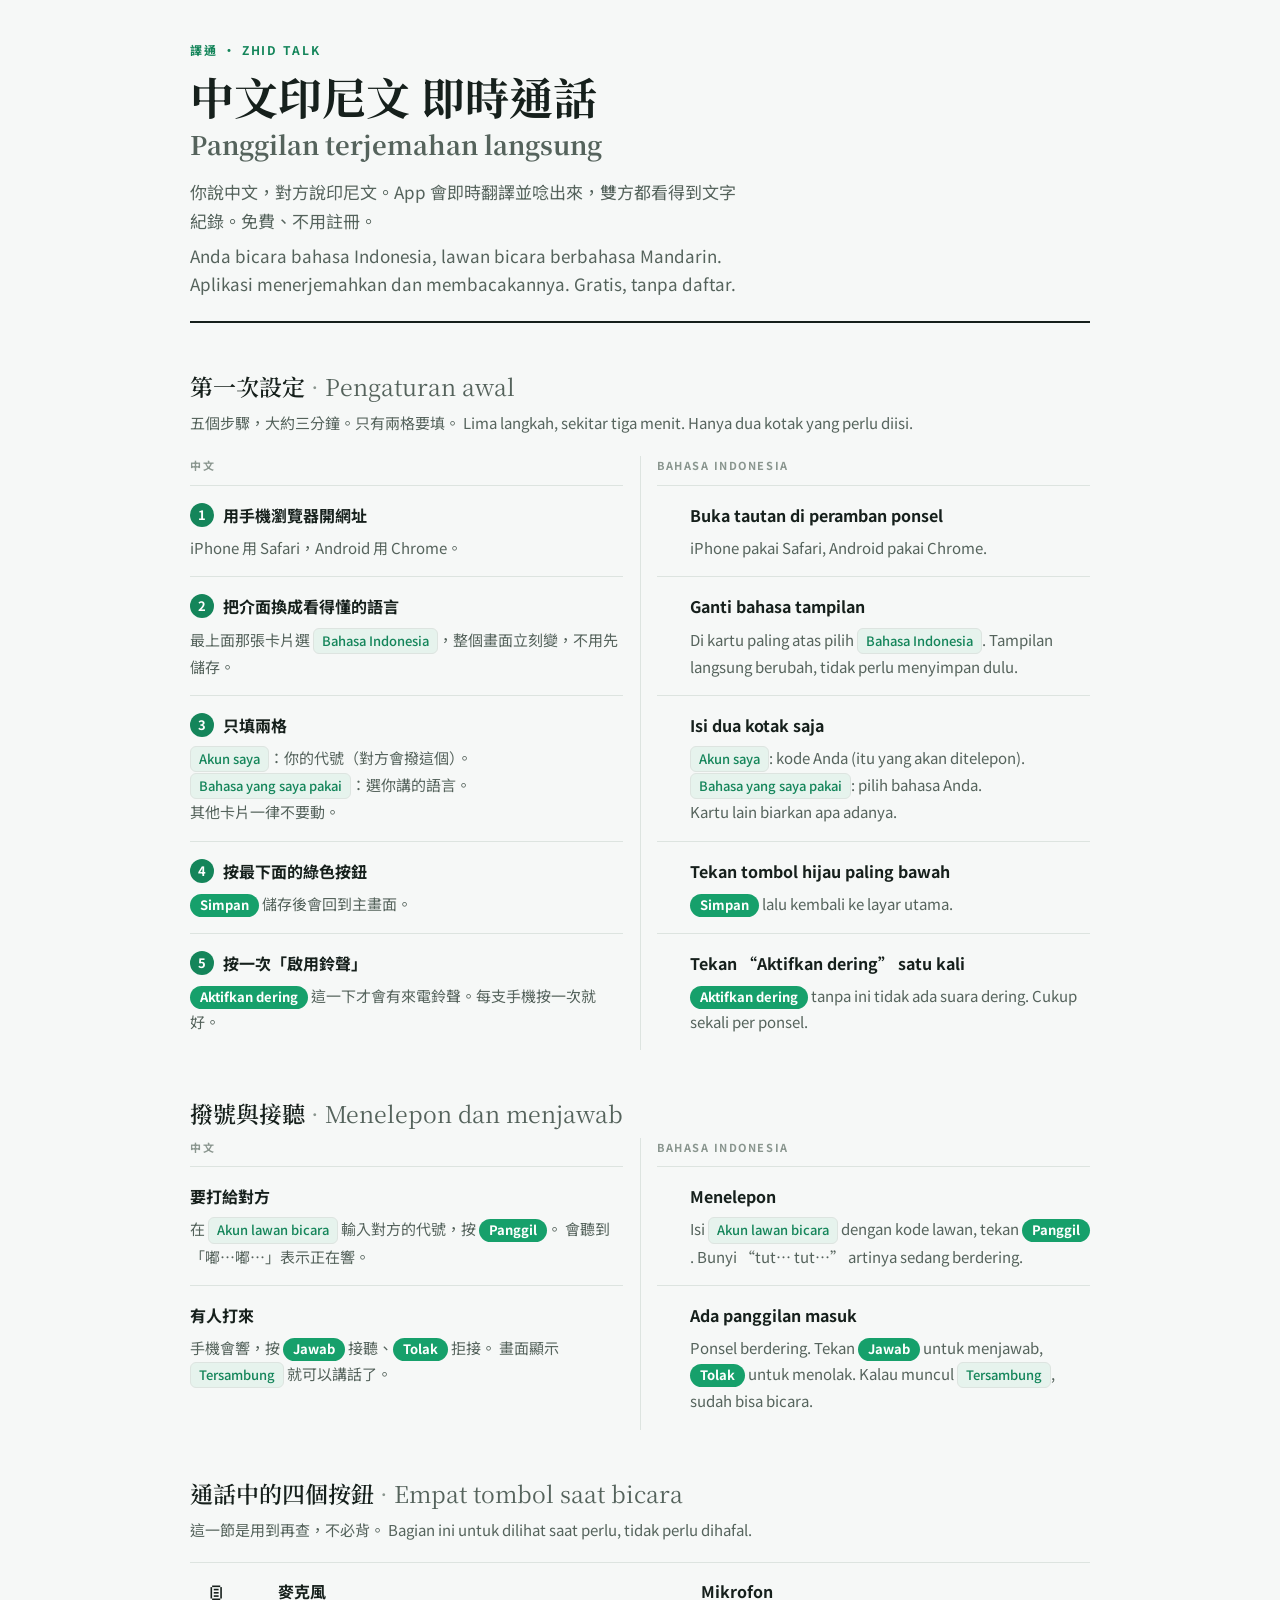
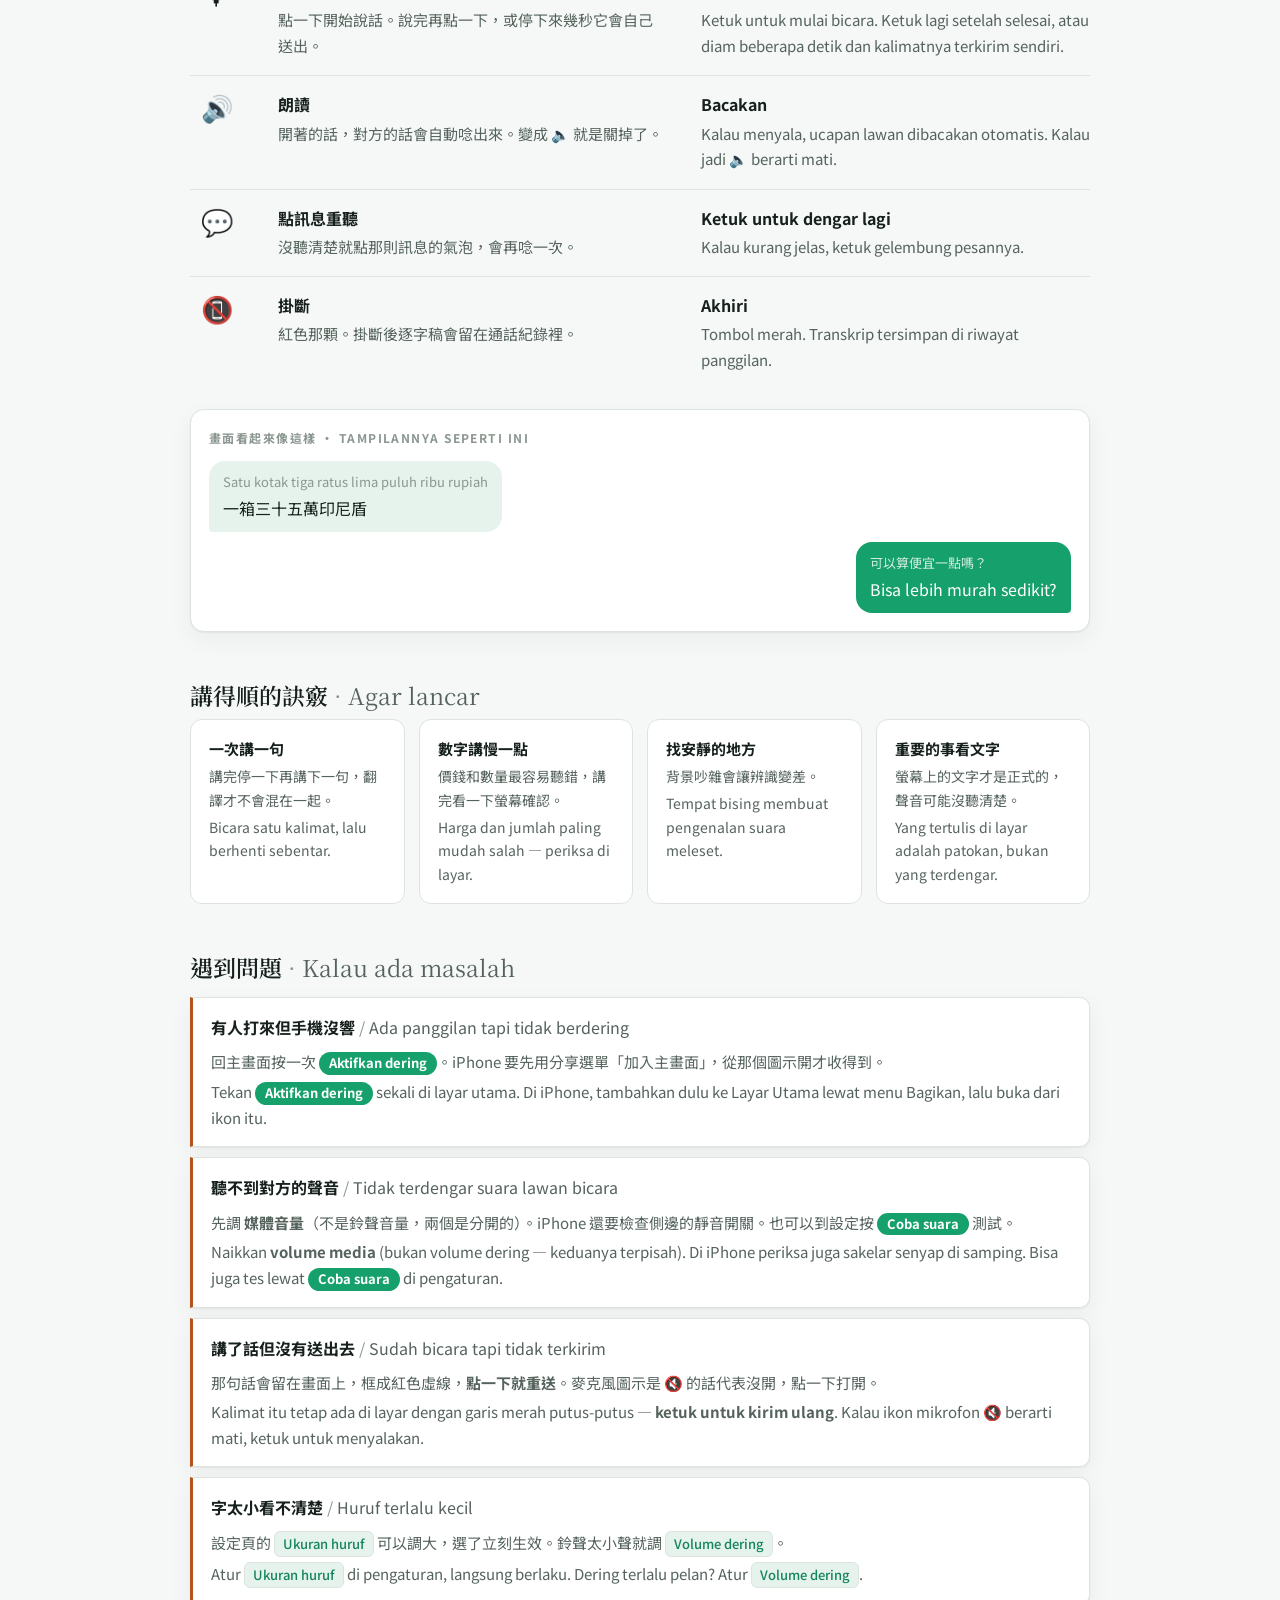
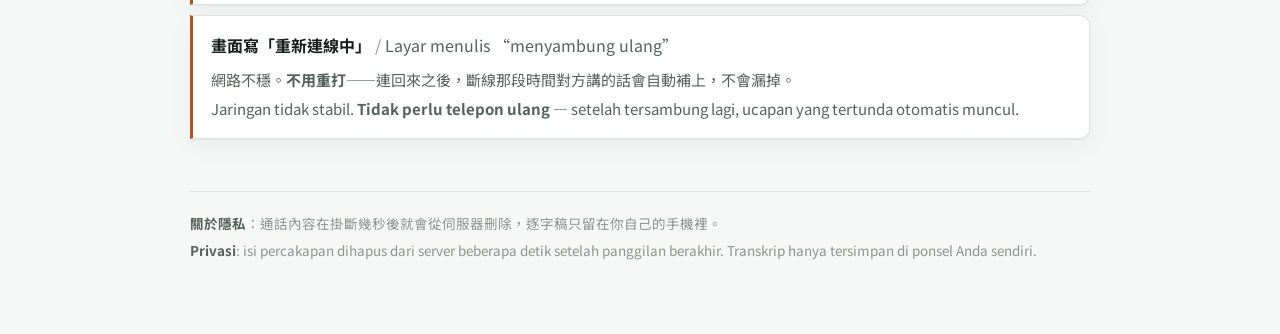
==== web/guide.html @ b0d50ec9 "加入中文印尼文對照的操作說明 web/guide.html 部署後網址是 /guide.html，可以直接把連結傳給印尼客戶。  幾個刻意的選擇： - 按鈕名稱一律用 i18n.js 裡真正的印尼文字" ====
<!doctype html>
<html lang="zh-Hant">
<head>
<meta charset="utf-8">
<meta name="viewport" content="width=device-width, initial-scale=1">
<meta name="theme-color" content="#F6F8F7">
<!-- 中印對照的操作說明。可以直接把網址傳給客戶：/guide.html -->
<title>譯通操作對照</title>
<link rel="preconnect" href="https://fonts.googleapis.com">
<link rel="preconnect" href="https://fonts.gstatic.com" crossorigin>
<link rel="stylesheet" href="https://fonts.googleapis.com/css2?family=Noto+Sans+TC:wght@400;500;700&family=Noto+Serif+TC:wght@600;700&display=swap">
<style>
  /* 淺色是預設。深色只改 token，元件一律透過 token 取色 */
  :root {
    --paper:        #F6F8F7;
    --card:         #FFFFFF;
    --ink:          #16201C;
    --ink-soft:     #55635C;
    --ink-faint:    #8A968F;
    --rule:         #DDE4E0;
    --accent:       #14855A;
    --accent-soft:  #E6F3ED;
    --chip-bg:      #16A06B;
    --chip-ink:     #FFFFFF;
    --warn:         #B3541E;
    --warn-soft:    #FBEFE7;
    --shadow:       0 1px 2px rgba(22, 32, 28, .06), 0 8px 24px rgba(22, 32, 28, .05);
  }
  @media (prefers-color-scheme: dark) {
    :root:not([data-theme="light"]) {
      --paper:       #0E1116;
      --card:        #161B22;
      --ink:         #E6EDF3;
      --ink-soft:    #A8B4BD;
      --ink-faint:   #77848D;
      --rule:        #2A3240;
      --accent:      #2FD08A;
      --accent-soft: #14261E;
      --chip-bg:     #2FD08A;
      --chip-ink:    #06281B;
      --warn:        #F0A46A;
      --warn-soft:   #2A1F16;
      --shadow:      0 1px 2px rgba(0, 0, 0, .4), 0 8px 24px rgba(0, 0, 0, .3);
    }
  }
  :root[data-theme="dark"] {
    --paper:       #0E1116;
    --card:        #161B22;
    --ink:         #E6EDF3;
    --ink-soft:    #A8B4BD;
    --ink-faint:   #77848D;
    --rule:        #2A3240;
    --accent:      #2FD08A;
    --accent-soft: #14261E;
    --chip-bg:     #2FD08A;
    --chip-ink:    #06281B;
    --warn:        #F0A46A;
    --warn-soft:   #2A1F16;
    --shadow:      0 1px 2px rgba(0, 0, 0, .4), 0 8px 24px rgba(0, 0, 0, .3);
  }

  * { box-sizing: border-box; }

  body {
    margin: 0;
    background: var(--paper);
    color: var(--ink);
    font-family: "Noto Sans TC", -apple-system, BlinkMacSystemFont, "PingFang TC",
      "Microsoft JhengHei", sans-serif;
    font-size: 16px;
    line-height: 1.7;
    -webkit-font-smoothing: antialiased;
  }

  .wrap { max-width: 940px; margin: 0 auto; padding: 40px 20px 72px; }

  /* ── 抬頭 ───────────────────────────── */
  .masthead { padding-bottom: 22px; border-bottom: 2px solid var(--ink); }
  .kicker {
    font-size: 12px; letter-spacing: .16em; text-transform: uppercase;
    color: var(--accent); font-weight: 700; margin: 0 0 10px;
  }
  h1 {
    font-family: "Noto Serif TC", Georgia, serif;
    font-weight: 700; font-size: clamp(30px, 5.5vw, 44px);
    line-height: 1.2; margin: 0; text-wrap: balance;
  }
  h1 .id { display: block; color: var(--ink-soft); font-size: .58em; margin-top: 6px; }
  .standfirst {
    margin: 18px 0 0; max-width: 62ch;
    color: var(--ink-soft); font-size: 17px;
  }
  .standfirst .id { display: block; margin-top: 6px; }

  /* ── 章節 ───────────────────────────── */
  section { margin-top: 44px; }
  h2 {
    font-family: "Noto Serif TC", Georgia, serif;
    font-size: 23px; font-weight: 600; margin: 0 0 4px; text-wrap: balance;
  }
  h2 .id { color: var(--ink-soft); font-weight: 400; }
  h2 .id::before { content: " · "; color: var(--ink-faint); }
  .lede { margin: 0 0 20px; color: var(--ink-soft); font-size: 15px; }

  /* ── 雙語對照的核心：左右鎖同一列 ────────── */
  .pair {
    display: grid;
    grid-template-columns: 1fr 1fr;
    gap: 0 34px;
    position: relative;
  }
  /* 中間那道細線就是「同一行」的視覺依據 */
  .pair::before {
    content: ""; position: absolute; inset: 0 auto 0 50%;
    border-left: 1px solid var(--rule);
  }
  .pair > * { min-width: 0; }
  .col-head {
    font-size: 11px; letter-spacing: .14em; text-transform: uppercase;
    color: var(--ink-faint); font-weight: 700; padding-bottom: 10px;
  }

  .steps { display: contents; }
  .step-zh, .step-id {
    padding: 16px 0;
    border-top: 1px solid var(--rule);
  }
  .step-zh { padding-right: 4px; }
  .num {
    display: inline-flex; align-items: center; justify-content: center;
    width: 24px; height: 24px; border-radius: 50%;
    background: var(--accent); color: var(--card);
    font-size: 13px; font-weight: 700; margin-right: 9px;
    vertical-align: 2px;
  }
  .step-zh b, .step-id b { font-weight: 700; }
  .step-zh p, .step-id p { margin: 6px 0 0; color: var(--ink-soft); font-size: 15px; }
  /* 印尼欄不重複編號，靠同一列對齊就看得出來是同一步 */
  .step-id { padding-left: 33px; }

  /* ── 畫面上真正的按鈕字樣 ───────────────── */
  .btn {
    display: inline-block; padding: 1px 10px; border-radius: 999px;
    background: var(--chip-bg); color: var(--chip-ink);
    font-size: 13px; font-weight: 700; white-space: nowrap;
    line-height: 1.6;
  }
  .field {
    display: inline-block; padding: 1px 8px; border-radius: 6px;
    background: var(--accent-soft); color: var(--accent);
    border: 1px solid var(--rule);
    font-size: 13px; font-weight: 500; white-space: nowrap;
  }

  /* ── 通話中的操作：查閱用，所以不編號 ────── */
  .ops { display: flex; flex-direction: column; gap: 2px; margin-top: 4px; }
  .op {
    display: grid; grid-template-columns: 54px 1fr 1fr;
    gap: 0 34px; align-items: start;
    padding: 15px 0; border-top: 1px solid var(--rule);
  }
  .op .icon {
    font-size: 26px; line-height: 1.2; text-align: center;
    filter: saturate(.9);
  }
  .op .zh b, .op .id b { display: block; margin-bottom: 2px; }
  .op .zh, .op .id { font-size: 15px; color: var(--ink-soft); min-width: 0; }
  .op .zh b, .op .id b { color: var(--ink); font-size: 16px; }

  /* ── 排除疑難：狀況 → 原因 → 怎麼辦 ────── */
  .fixes { margin-top: 4px; }
  .fix {
    padding: 16px 18px; margin-top: 10px;
    background: var(--card); border: 1px solid var(--rule);
    border-left: 3px solid var(--warn);
    border-radius: 0 10px 10px 0;
    box-shadow: var(--shadow);
  }
  .fix .q { font-weight: 700; }
  .fix .q .id { color: var(--ink-soft); font-weight: 400; }
  .fix .q .id::before { content: " / "; color: var(--ink-faint); }
  .fix .a { margin: 8px 0 0; font-size: 15px; color: var(--ink-soft); }
  .fix .a .id { display: block; margin-top: 4px; }

  /* ── 講話的訣竅 ─────────────────────── */
  .tips { display: grid; grid-template-columns: repeat(auto-fit, minmax(210px, 1fr)); gap: 14px; margin-top: 4px; }
  .tip {
    padding: 16px 18px; background: var(--card);
    border: 1px solid var(--rule); border-radius: 12px;
  }
  .tip b { display: block; font-size: 15px; }
  .tip span { display: block; font-size: 14px; color: var(--ink-soft); margin-top: 3px; }

  /* 對話示範：直接畫成 App 裡的樣子，比文字描述好懂 */
  .demo {
    margin-top: 22px; padding: 18px; border-radius: 14px;
    background: var(--card); border: 1px solid var(--rule); box-shadow: var(--shadow);
  }
  .demo .cap { font-size: 12px; letter-spacing: .12em; text-transform: uppercase;
    color: var(--ink-faint); font-weight: 700; margin-bottom: 12px; }
  .bubbles { display: flex; flex-direction: column; gap: 10px; }
  .bub { max-width: 82%; padding: 10px 14px; border-radius: 16px; font-size: 15px; }
  .bub .src { font-size: 13px; color: var(--ink-faint); }
  .bub .dst { font-size: 16px; margin-top: 2px; }
  .bub.them { align-self: flex-start; background: var(--accent-soft); border-bottom-left-radius: 4px; }
  .bub.me { align-self: flex-end; background: var(--chip-bg); border-bottom-right-radius: 4px; }
  .bub.me .src { color: color-mix(in srgb, var(--chip-ink) 80%, transparent); }
  .bub.me .dst { color: var(--chip-ink); }

  footer {
    margin-top: 52px; padding-top: 20px; border-top: 1px solid var(--rule);
    font-size: 13.5px; color: var(--ink-faint);
  }
  footer .id { display: block; margin-top: 4px; }
  footer b { color: var(--ink-soft); }

  /* 窄螢幕：改成上下堆疊，中文在上、印尼文緊接著，仍是同一組 */
  @media (max-width: 720px) {
    .pair { grid-template-columns: 1fr; gap: 0; }
    .pair::before { display: none; }
    .col-head { display: none; }
    .step-zh { border-top: 1px solid var(--rule); padding: 16px 0 4px; }
    .step-id {
      border-top: none; padding: 0 0 16px 33px;
      color: var(--ink-soft);
    }
    .op { grid-template-columns: 44px 1fr; gap: 0 14px; }
    .op .id { grid-column: 2; margin-top: 6px; }
  }
</style>
</head>
<body>

<div class="wrap">

  <header class="masthead">
    <p class="kicker">譯通 · ZhID Talk</p>
    <h1>
      中文印尼文 即時通話
      <span class="id">Panggilan terjemahan langsung</span>
    </h1>
    <p class="standfirst">
      你說中文，對方說印尼文。App 會即時翻譯並唸出來，雙方都看得到文字紀錄。免費、不用註冊。
      <span class="id">Anda bicara bahasa Indonesia, lawan bicara berbahasa Mandarin.
      Aplikasi menerjemahkan dan membacakannya. Gratis, tanpa daftar.</span>
    </p>
  </header>

  <section>
    <h2>第一次設定<span class="id">Pengaturan awal</span></h2>
    <p class="lede">五個步驟，大約三分鐘。只有兩格要填。
      <span class="id">Lima langkah, sekitar tiga menit. Hanya dua kotak yang perlu diisi.</span></p>

    <div class="pair">
      <div class="col-head">中文</div>
      <div class="col-head">Bahasa Indonesia</div>

      <div class="step-zh"><span class="num">1</span><b>用手機瀏覽器開網址</b>
        <p>iPhone 用 Safari，Android 用 Chrome。</p></div>
      <div class="step-id"><b>Buka tautan di peramban ponsel</b>
        <p>iPhone pakai Safari, Android pakai Chrome.</p></div>

      <div class="step-zh"><span class="num">2</span><b>把介面換成看得懂的語言</b>
        <p>最上面那張卡片選 <span class="field">Bahasa Indonesia</span>，整個畫面立刻變，不用先儲存。</p></div>
      <div class="step-id"><b>Ganti bahasa tampilan</b>
        <p>Di kartu paling atas pilih <span class="field">Bahasa Indonesia</span>. Tampilan langsung berubah, tidak perlu menyimpan dulu.</p></div>

      <div class="step-zh"><span class="num">3</span><b>只填兩格</b>
        <p><span class="field">Akun saya</span>：你的代號（對方會撥這個）。<br>
        <span class="field">Bahasa yang saya pakai</span>：選你講的語言。<br>
        其他卡片一律不要動。</p></div>
      <div class="step-id"><b>Isi dua kotak saja</b>
        <p><span class="field">Akun saya</span>: kode Anda (itu yang akan ditelepon).<br>
        <span class="field">Bahasa yang saya pakai</span>: pilih bahasa Anda.<br>
        Kartu lain biarkan apa adanya.</p></div>

      <div class="step-zh"><span class="num">4</span><b>按最下面的綠色按鈕</b>
        <p><span class="btn">Simpan</span> 儲存後會回到主畫面。</p></div>
      <div class="step-id"><b>Tekan tombol hijau paling bawah</b>
        <p><span class="btn">Simpan</span> lalu kembali ke layar utama.</p></div>

      <div class="step-zh"><span class="num">5</span><b>按一次「啟用鈴聲」</b>
        <p><span class="btn">Aktifkan dering</span> 這一下才會有來電鈴聲。每支手機按一次就好。</p></div>
      <div class="step-id"><b>Tekan “Aktifkan dering” satu kali</b>
        <p><span class="btn">Aktifkan dering</span> tanpa ini tidak ada suara dering. Cukup sekali per ponsel.</p></div>
    </div>
  </section>

  <section>
    <h2>撥號與接聽<span class="id">Menelepon dan menjawab</span></h2>
    <div class="pair">
      <div class="col-head">中文</div>
      <div class="col-head">Bahasa Indonesia</div>

      <div class="step-zh"><b>要打給對方</b>
        <p>在 <span class="field">Akun lawan bicara</span> 輸入對方的代號，按 <span class="btn">Panggil</span>。
        會聽到「嘟…嘟…」表示正在響。</p></div>
      <div class="step-id"><b>Menelepon</b>
        <p>Isi <span class="field">Akun lawan bicara</span> dengan kode lawan, tekan <span class="btn">Panggil</span>.
        Bunyi “tut… tut…” artinya sedang berdering.</p></div>

      <div class="step-zh"><b>有人打來</b>
        <p>手機會響，按 <span class="btn">Jawab</span> 接聽、<span class="btn">Tolak</span> 拒接。
        畫面顯示 <span class="field">Tersambung</span> 就可以講話了。</p></div>
      <div class="step-id"><b>Ada panggilan masuk</b>
        <p>Ponsel berdering. Tekan <span class="btn">Jawab</span> untuk menjawab, <span class="btn">Tolak</span> untuk menolak.
        Kalau muncul <span class="field">Tersambung</span>, sudah bisa bicara.</p></div>
    </div>
  </section>

  <section>
    <h2>通話中的四個按鈕<span class="id">Empat tombol saat bicara</span></h2>
    <p class="lede">這一節是用到再查，不必背。
      <span class="id">Bagian ini untuk dilihat saat perlu, tidak perlu dihafal.</span></p>

    <div class="ops">
      <div class="op">
        <div class="icon">🎙</div>
        <div class="zh"><b>麥克風</b>點一下開始說話。說完再點一下，或停下來幾秒它會自己送出。</div>
        <div class="id"><b>Mikrofon</b> Ketuk untuk mulai bicara. Ketuk lagi setelah selesai, atau diam beberapa detik dan kalimatnya terkirim sendiri.</div>
      </div>
      <div class="op">
        <div class="icon">🔊</div>
        <div class="zh"><b>朗讀</b>開著的話，對方的話會自動唸出來。變成 🔈 就是關掉了。</div>
        <div class="id"><b>Bacakan</b> Kalau menyala, ucapan lawan dibacakan otomatis. Kalau jadi 🔈 berarti mati.</div>
      </div>
      <div class="op">
        <div class="icon">💬</div>
        <div class="zh"><b>點訊息重聽</b>沒聽清楚就點那則訊息的氣泡，會再唸一次。</div>
        <div class="id"><b>Ketuk untuk dengar lagi</b> Kalau kurang jelas, ketuk gelembung pesannya.</div>
      </div>
      <div class="op">
        <div class="icon">📵</div>
        <div class="zh"><b>掛斷</b>紅色那顆。掛斷後逐字稿會留在通話紀錄裡。</div>
        <div class="id"><b>Akhiri</b> Tombol merah. Transkrip tersimpan di riwayat panggilan.</div>
      </div>
    </div>

    <div class="demo">
      <div class="cap">畫面看起來像這樣 · Tampilannya seperti ini</div>
      <div class="bubbles">
        <div class="bub them">
          <div class="src">Satu kotak tiga ratus lima puluh ribu rupiah</div>
          <div class="dst">一箱三十五萬印尼盾</div>
        </div>
        <div class="bub me">
          <div class="src">可以算便宜一點嗎？</div>
          <div class="dst">Bisa lebih murah sedikit?</div>
        </div>
      </div>
    </div>
  </section>

  <section>
    <h2>講得順的訣竅<span class="id">Agar lancar</span></h2>
    <div class="tips">
      <div class="tip"><b>一次講一句</b><span>講完停一下再講下一句，翻譯才不會混在一起。</span>
        <span>Bicara satu kalimat, lalu berhenti sebentar.</span></div>
      <div class="tip"><b>數字講慢一點</b><span>價錢和數量最容易聽錯，講完看一下螢幕確認。</span>
        <span>Harga dan jumlah paling mudah salah — periksa di layar.</span></div>
      <div class="tip"><b>找安靜的地方</b><span>背景吵雜會讓辨識變差。</span>
        <span>Tempat bising membuat pengenalan suara meleset.</span></div>
      <div class="tip"><b>重要的事看文字</b><span>螢幕上的文字才是正式的，聲音可能沒聽清楚。</span>
        <span>Yang tertulis di layar adalah patokan, bukan yang terdengar.</span></div>
    </div>
  </section>

  <section>
    <h2>遇到問題<span class="id">Kalau ada masalah</span></h2>
    <div class="fixes">

      <div class="fix">
        <div class="q">有人打來但手機沒響<span class="id">Ada panggilan tapi tidak berdering</span></div>
        <p class="a">回主畫面按一次 <span class="btn">Aktifkan dering</span>。iPhone 要先用分享選單「加入主畫面」，從那個圖示開才收得到。
          <span class="id">Tekan <span class="btn">Aktifkan dering</span> sekali di layar utama. Di iPhone, tambahkan dulu ke Layar Utama lewat menu Bagikan, lalu buka dari ikon itu.</span></p>
      </div>

      <div class="fix">
        <div class="q">聽不到對方的聲音<span class="id">Tidak terdengar suara lawan bicara</span></div>
        <p class="a">先調 <b>媒體音量</b>（不是鈴聲音量，兩個是分開的）。iPhone 還要檢查側邊的靜音開關。也可以到設定按 <span class="btn">Coba suara</span> 測試。
          <span class="id">Naikkan <b>volume media</b> (bukan volume dering — keduanya terpisah). Di iPhone periksa juga sakelar senyap di samping. Bisa juga tes lewat <span class="btn">Coba suara</span> di pengaturan.</span></p>
      </div>

      <div class="fix">
        <div class="q">講了話但沒有送出去<span class="id">Sudah bicara tapi tidak terkirim</span></div>
        <p class="a">那句話會留在畫面上，框成紅色虛線，<b>點一下就重送</b>。麥克風圖示是 🔇 的話代表沒開，點一下打開。
          <span class="id">Kalimat itu tetap ada di layar dengan garis merah putus-putus — <b>ketuk untuk kirim ulang</b>. Kalau ikon mikrofon 🔇 berarti mati, ketuk untuk menyalakan.</span></p>
      </div>

      <div class="fix">
        <div class="q">字太小看不清楚<span class="id">Huruf terlalu kecil</span></div>
        <p class="a">設定頁的 <span class="field">Ukuran huruf</span> 可以調大，選了立刻生效。鈴聲太小聲就調 <span class="field">Volume dering</span>。
          <span class="id">Atur <span class="field">Ukuran huruf</span> di pengaturan, langsung berlaku. Dering terlalu pelan? Atur <span class="field">Volume dering</span>.</span></p>
      </div>

      <div class="fix">
        <div class="q">畫面寫「重新連線中」<span class="id">Layar menulis “menyambung ulang”</span></div>
        <p class="a">網路不穩。<b>不用重打</b>——連回來之後，斷線那段時間對方講的話會自動補上，不會漏掉。
          <span class="id">Jaringan tidak stabil. <b>Tidak perlu telepon ulang</b> — setelah tersambung lagi, ucapan yang tertunda otomatis muncul.</span></p>
      </div>

    </div>
  </section>

  <footer>
    <b>關於隱私</b>：通話內容在掛斷幾秒後就會從伺服器刪除，逐字稿只留在你自己的手機裡。
    <span class="id"><b>Privasi</b>: isi percakapan dihapus dari server beberapa detik setelah panggilan berakhir. Transkrip hanya tersimpan di ponsel Anda sendiri.</span>
  </footer>

</div>
</body>
</html>
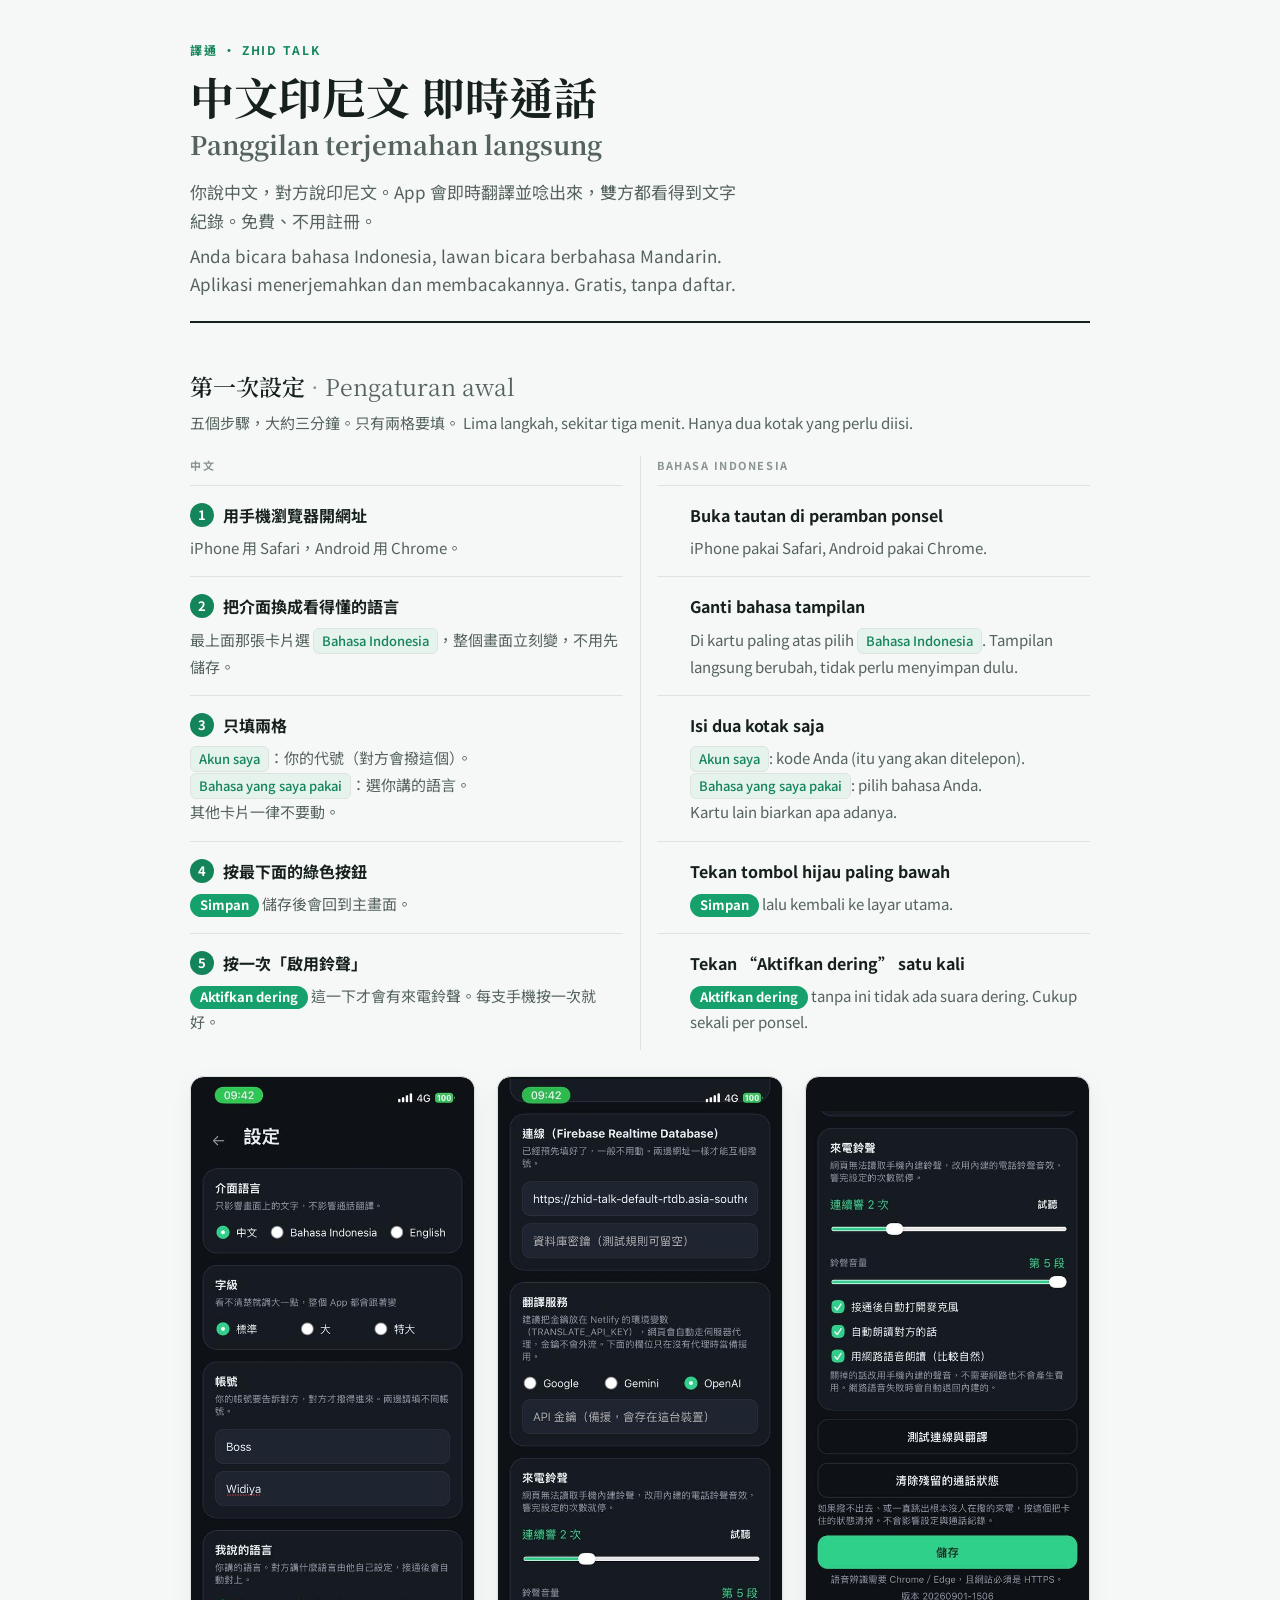
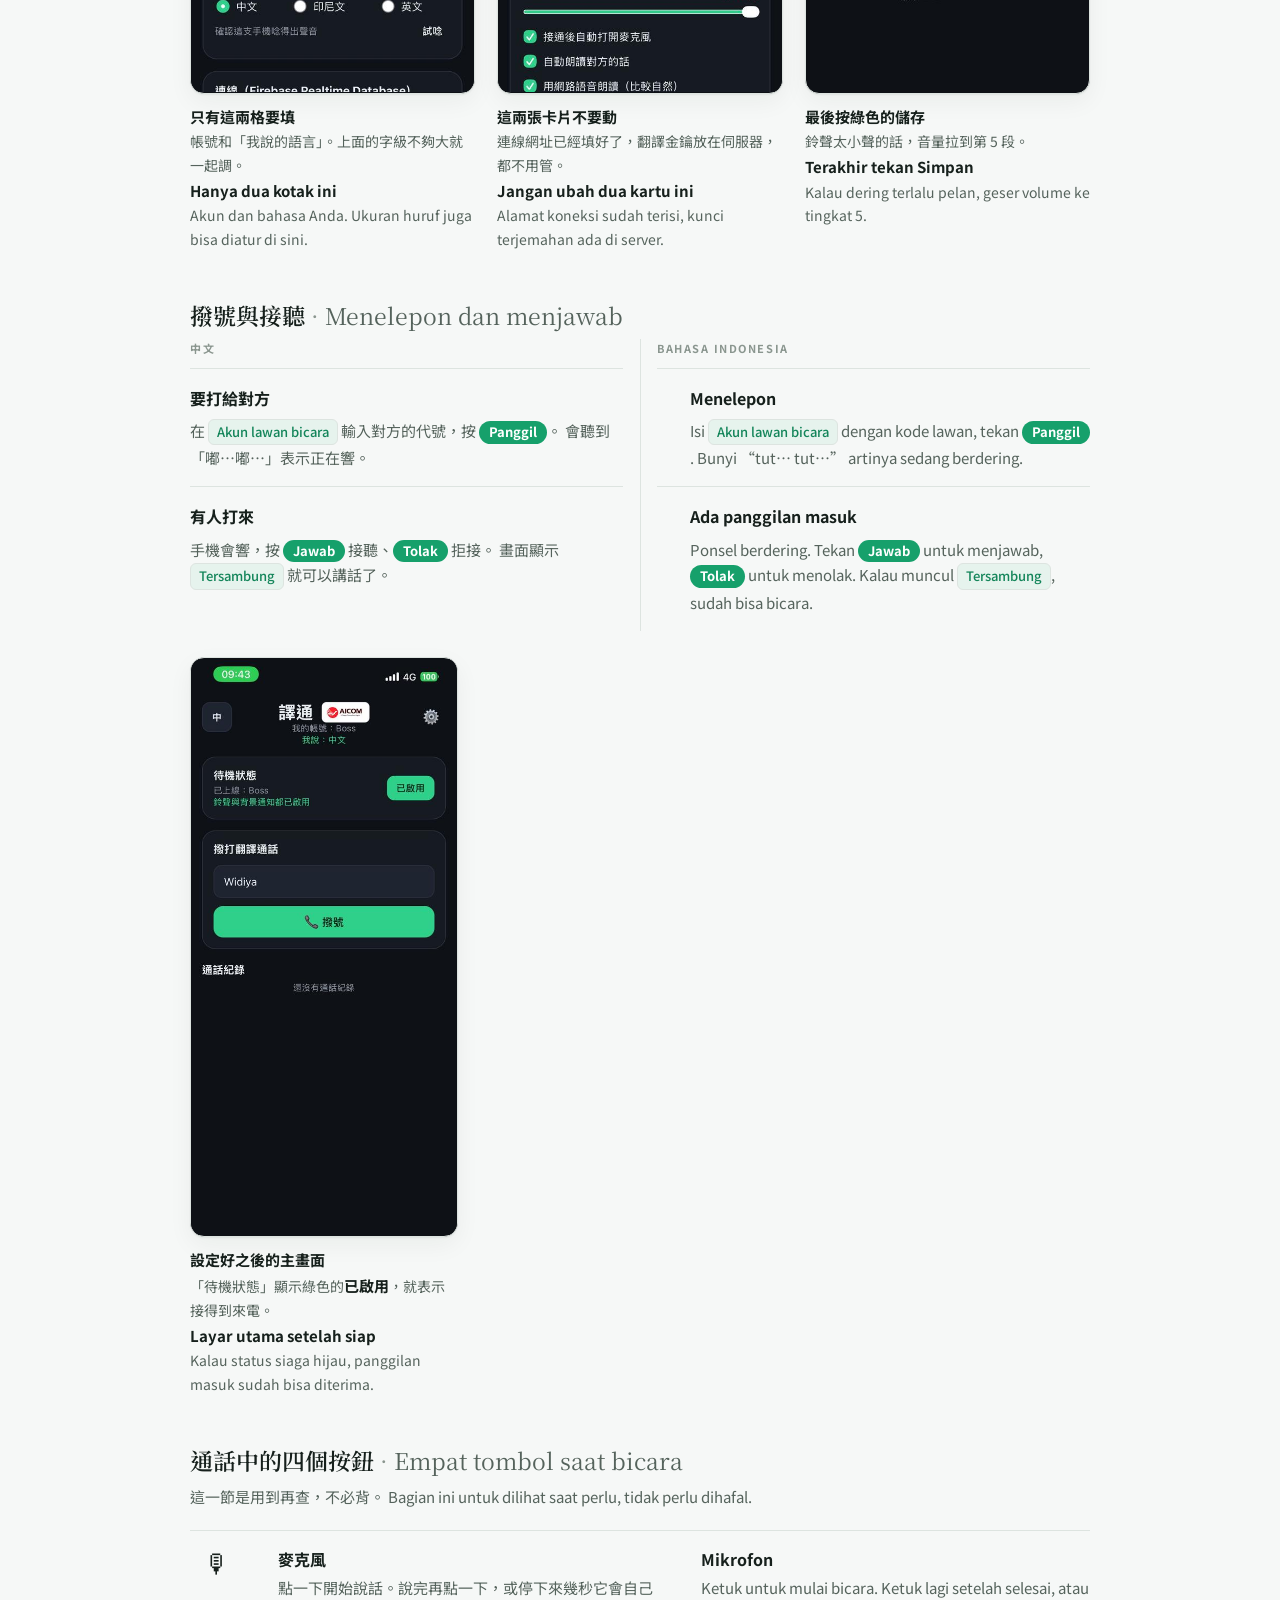
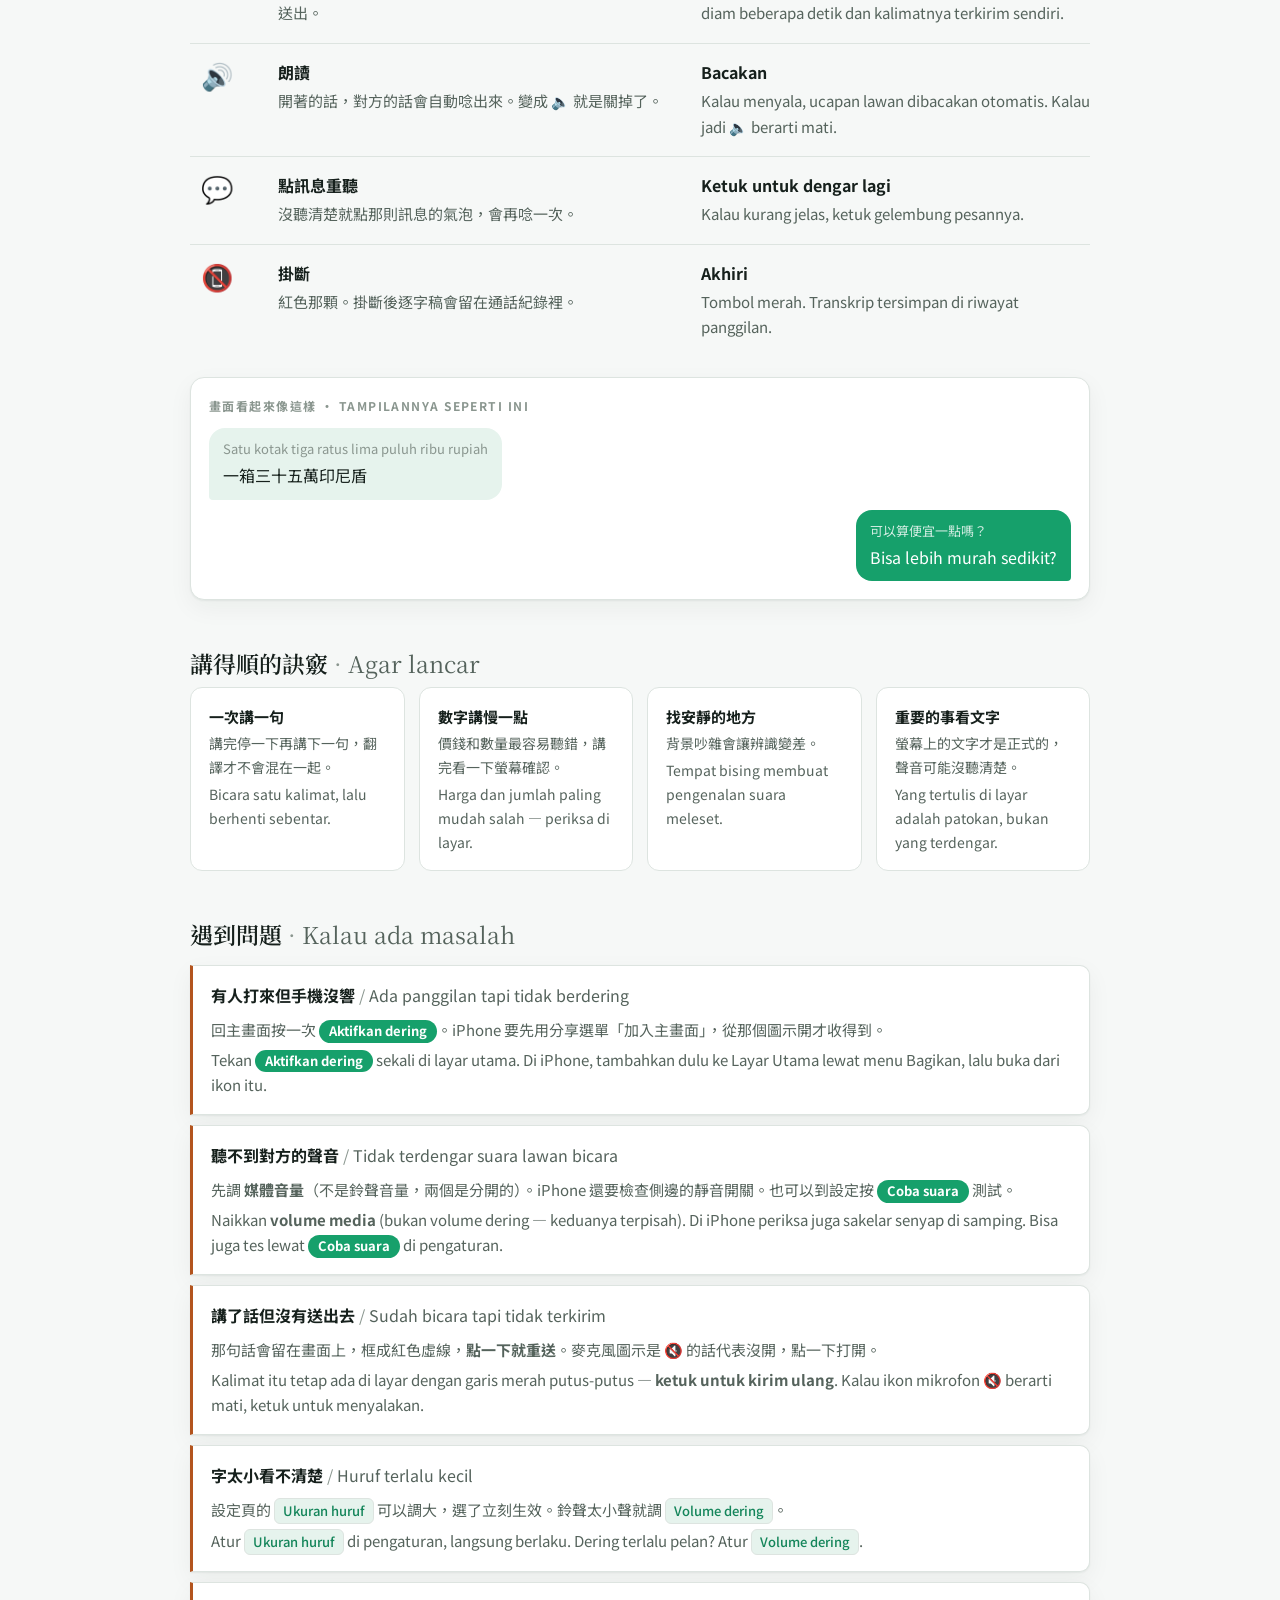
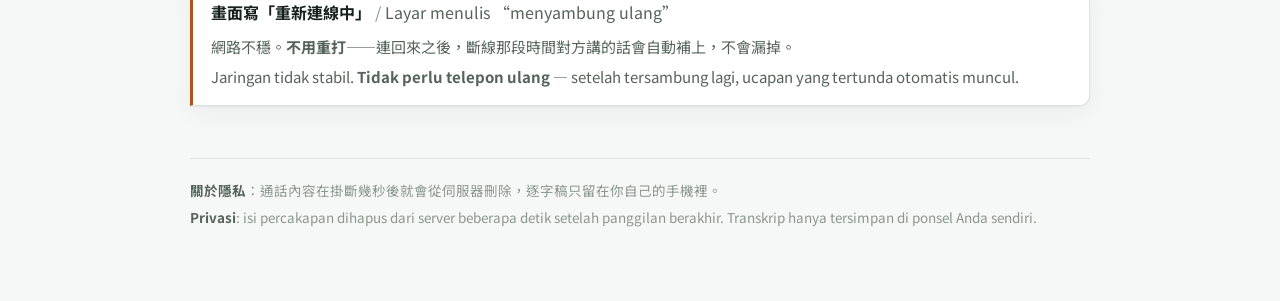
==== commit a5beae26: "說明檔加入四張實機截圖 三張設定頁（要填的兩格、不要動的兩張卡片、最後按儲存）放在設定那一節， 主畫面放在撥號那一節——看一眼實際畫面比讀三行字快。  截圖縮到 520px 寬、JPEG 74，四張合" ====
--- a/web/guide.html
+++ b/web/guide.html
@@ -191,6 +191,27 @@
   .tip b { display: block; font-size: 15px; }
   .tip span { display: block; font-size: 14px; color: var(--ink-soft); margin-top: 3px; }
 
+  /* 手機截圖：看一眼實際畫面，比讀三行字快 */
+  .shots {
+    display: grid; grid-template-columns: repeat(auto-fit, minmax(210px, 1fr));
+    gap: 22px; margin-top: 26px;
+  }
+  /* 只有一張時不要撐滿整個版面，會大得很奇怪 */
+  .shots.solo { grid-template-columns: minmax(0, 268px); }
+  .shot { margin: 0; }
+  .shot img {
+    display: block; width: 100%;
+    /* 三張截圖高度不一（有一張裁過頭），統一比例說明文字才會對齊成一列。
+       用 contain 而不是 cover：寧可留一點邊，也不要把內容裁掉。
+       襯底跟 App 的深色背景一樣，補的邊看不出來。 */
+    aspect-ratio: 520 / 1125; object-fit: contain; object-position: center;
+    border-radius: 14px; border: 1px solid var(--rule);
+    box-shadow: var(--shadow); background: #0E1116;
+  }
+  .shot figcaption { margin-top: 10px; font-size: 14px; color: var(--ink-soft); }
+  .shot figcaption b { display: block; color: var(--ink); font-size: 15px; margin-bottom: 1px; }
+  .shot figcaption .id { display: block; }
+
   /* 對話示範：直接畫成 App 裡的樣子，比文字描述好懂 */
   .demo {
     margin-top: 22px; padding: 18px; border-radius: 14px;
@@ -283,6 +304,22 @@
         <p><span class="btn">Aktifkan dering</span> 這一下才會有來電鈴聲。每支手機按一次就好。</p></div>
       <div class="step-id"><b>Tekan “Aktifkan dering” satu kali</b>
         <p><span class="btn">Aktifkan dering</span> tanpa ini tidak ada suara dering. Cukup sekali per ponsel.</p></div>
+
+    </div>
+
+    <div class="shots">
+      <figure class="shot">
+        <img src="[data-uri]" alt="只有這兩格要填">
+        <figcaption><b>只有這兩格要填</b>帳號和「我說的語言」。上面的字級不夠大就一起調。<span class="id"><b>Hanya dua kotak ini</b>Akun dan bahasa Anda. Ukuran huruf juga bisa diatur di sini.</span></figcaption>
+      </figure>
+      <figure class="shot">
+        <img src="[data-uri]" alt="這兩張卡片不要動">
+        <figcaption><b>這兩張卡片不要動</b>連線網址已經填好了，翻譯金鑰放在伺服器，都不用管。<span class="id"><b>Jangan ubah dua kartu ini</b>Alamat koneksi sudah terisi, kunci terjemahan ada di server.</span></figcaption>
+      </figure>
+      <figure class="shot">
+        <img src="[data-uri]" alt="最後按綠色的儲存">
+        <figcaption><b>最後按綠色的儲存</b>鈴聲太小聲的話，音量拉到第 5 段。<span class="id"><b>Terakhir tekan Simpan</b>Kalau dering terlalu pelan, geser volume ke tingkat 5.</span></figcaption>
+      </figure>
     </div>
   </section>
 
@@ -305,6 +342,14 @@
       <div class="step-id"><b>Ada panggilan masuk</b>
         <p>Ponsel berdering. Tekan <span class="btn">Jawab</span> untuk menjawab, <span class="btn">Tolak</span> untuk menolak.
         Kalau muncul <span class="field">Tersambung</span>, sudah bisa bicara.</p></div>
+
+    </div>
+
+    <div class="shots solo">
+      <figure class="shot">
+        <img src="[data-uri]" alt="設定好之後的主畫面">
+        <figcaption><b>設定好之後的主畫面</b>「待機狀態」顯示綠色的<b style="display:inline">已啟用</b>，就表示接得到來電。<span class="id"><b>Layar utama setelah siap</b>Kalau status siaga hijau, panggilan masuk sudah bisa diterima.</span></figcaption>
+      </figure>
     </div>
   </section>
 
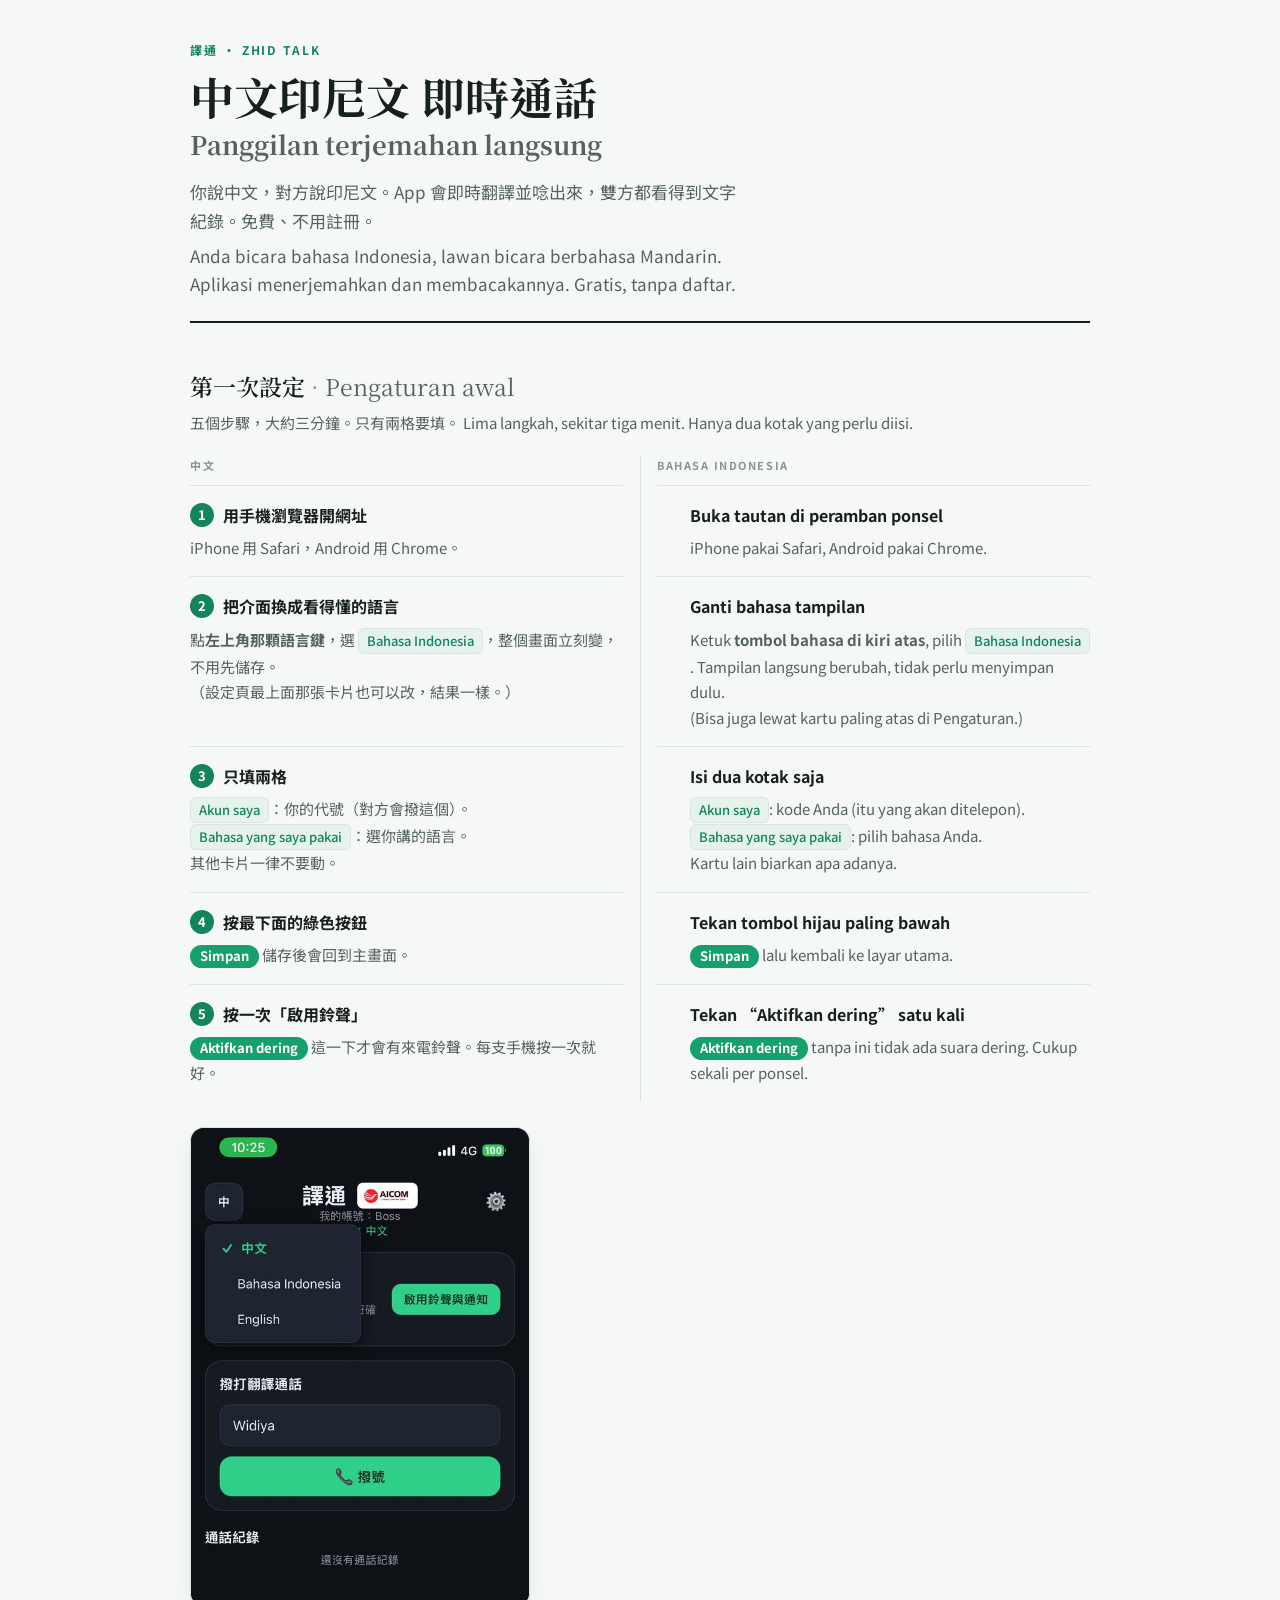
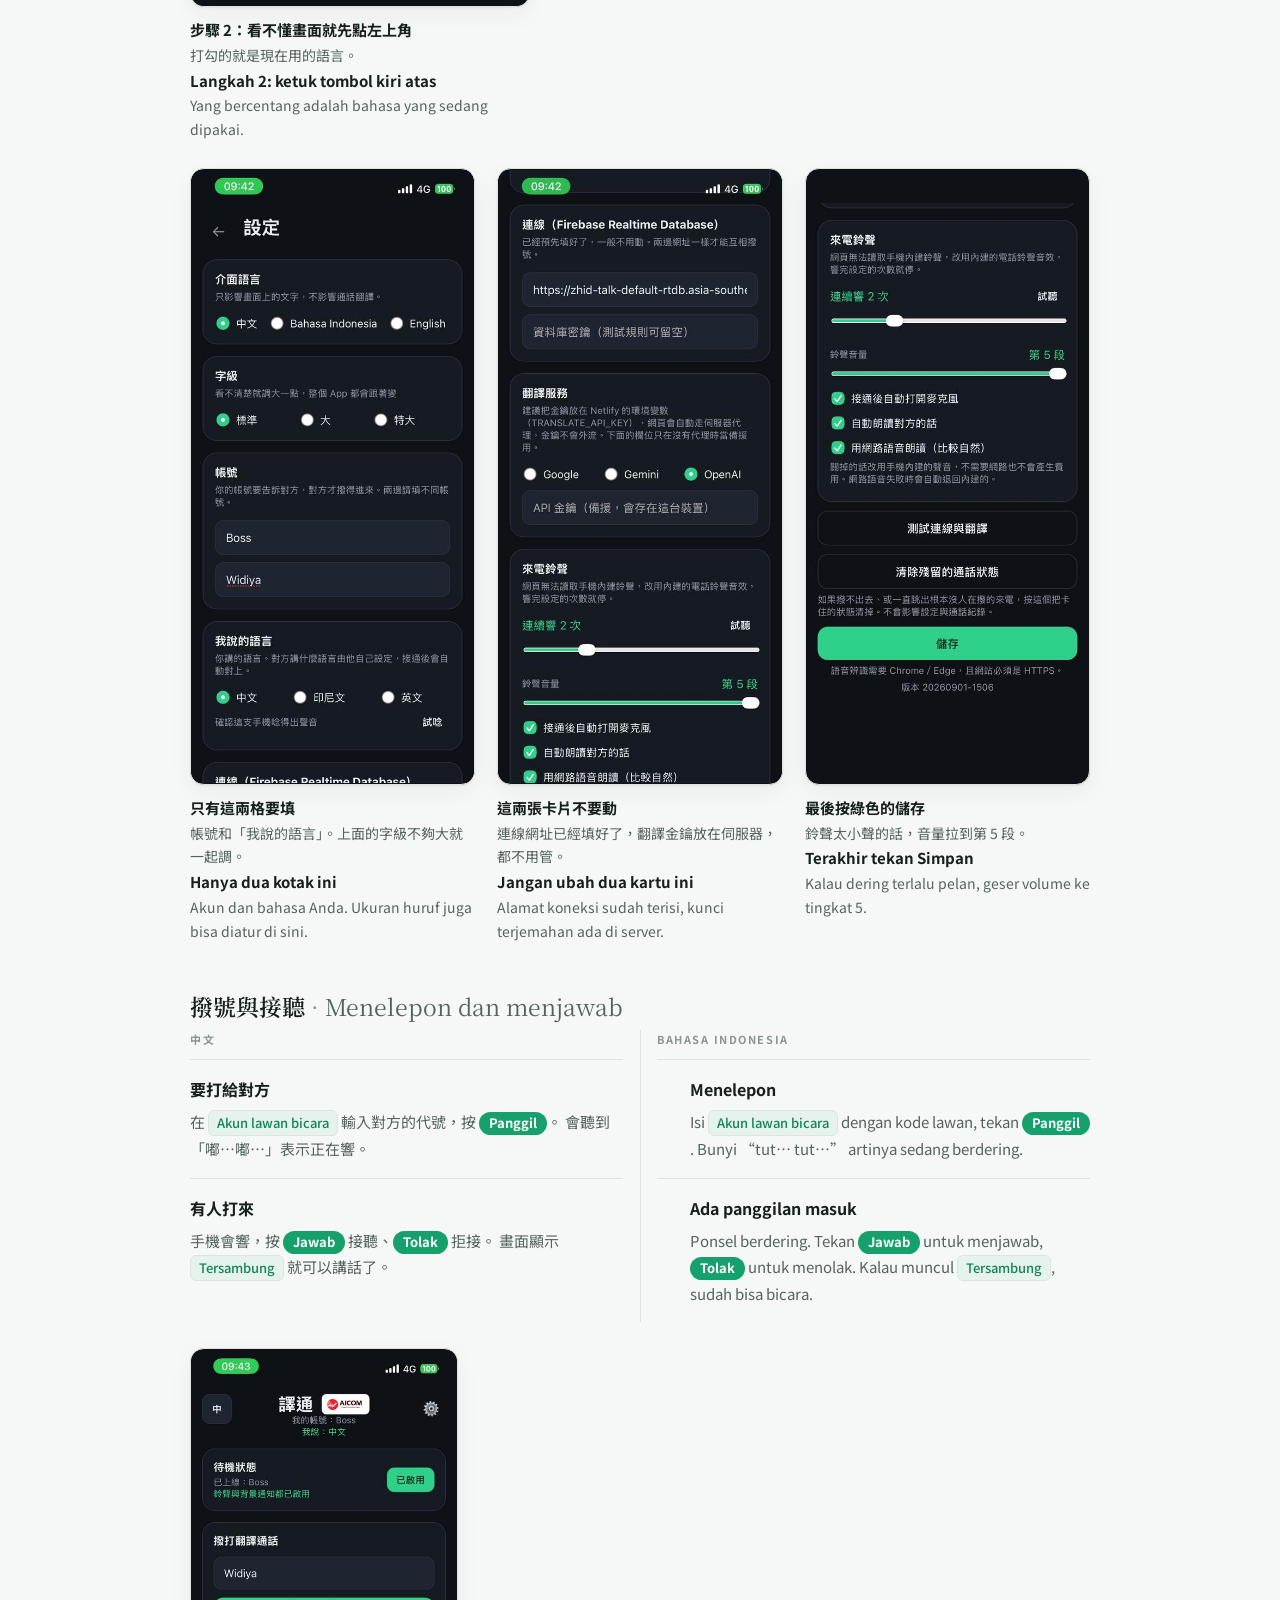
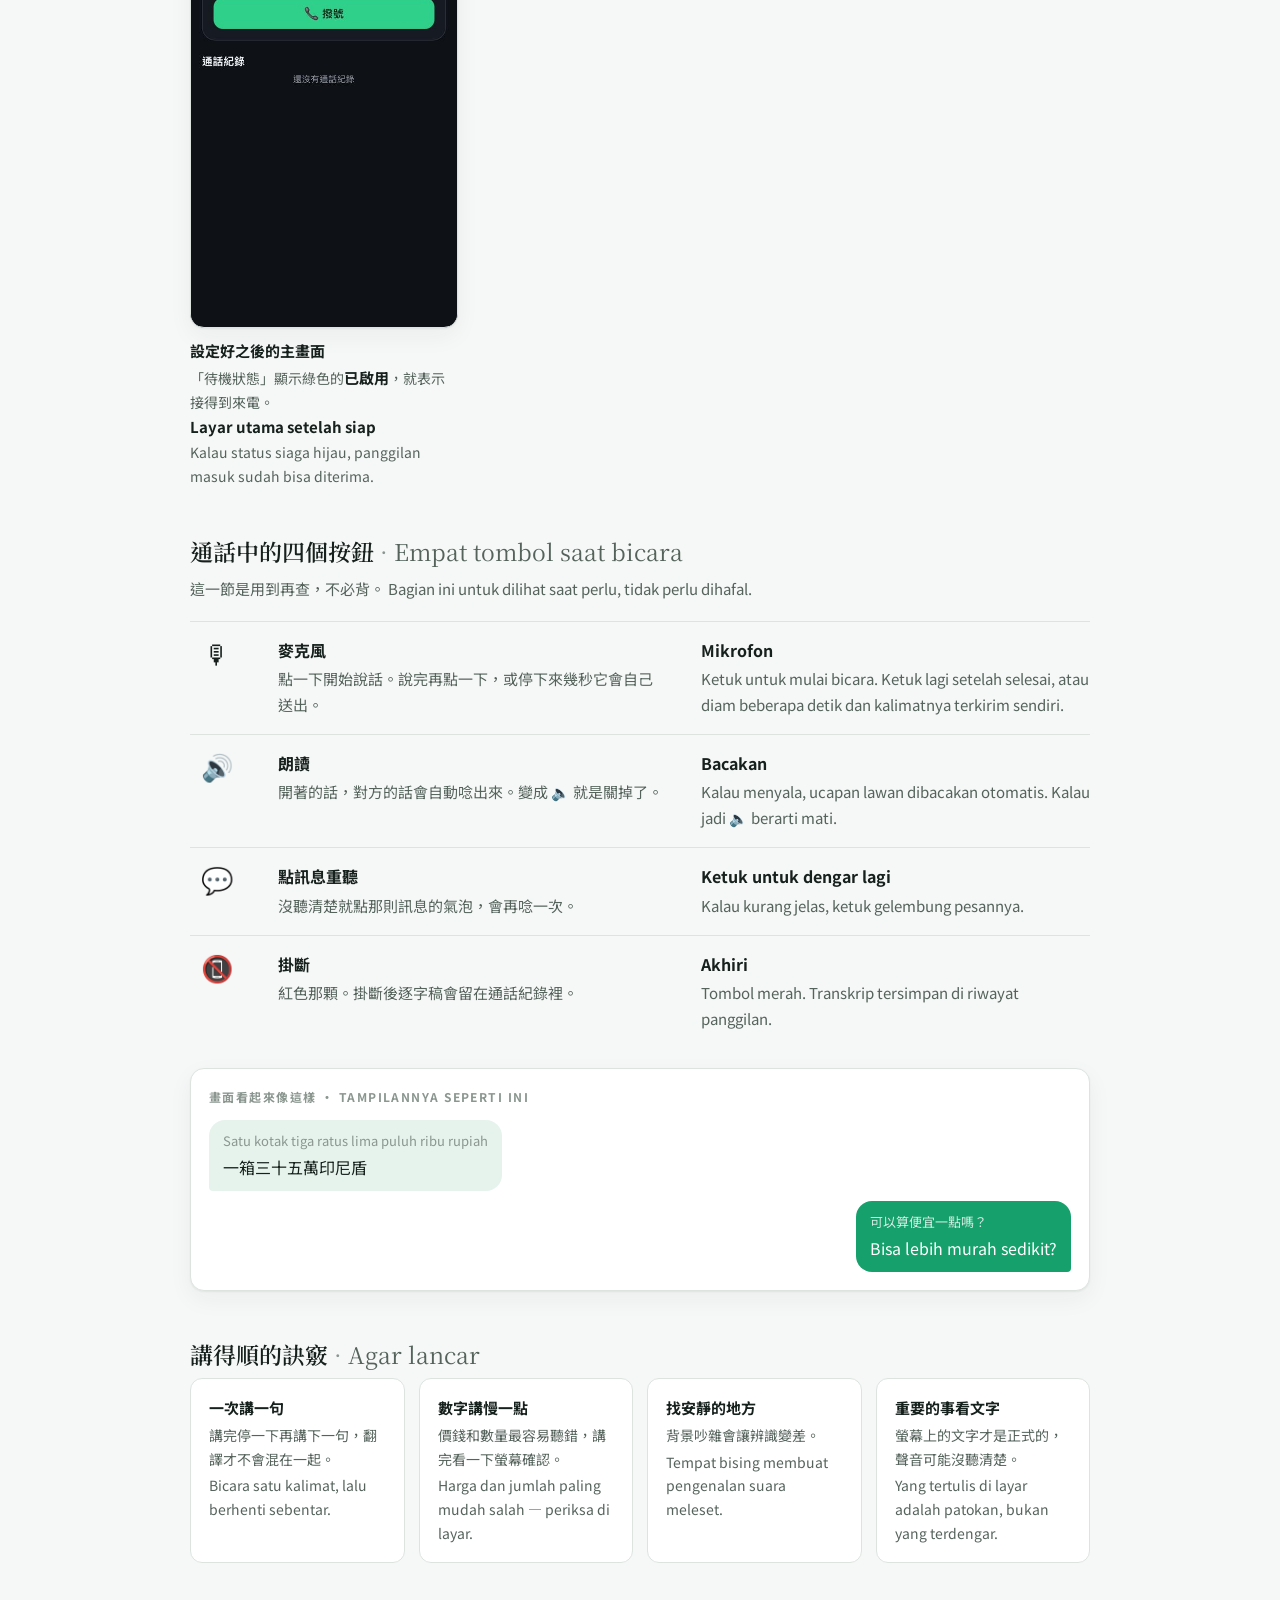
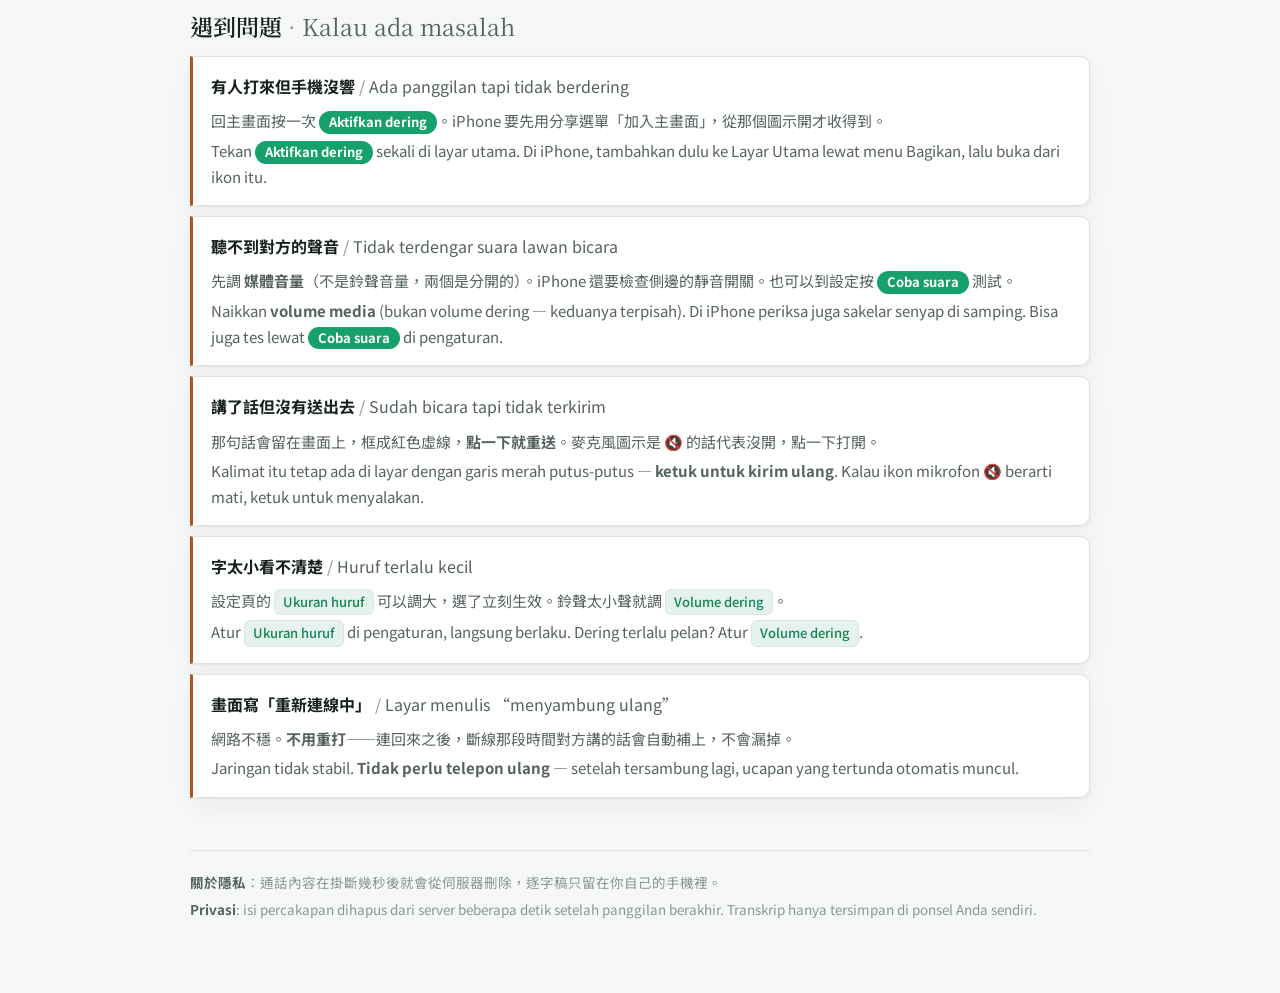
==== commit 63e16750: "說明檔補上語言選單截圖，步驟 2 改寫 印尼客戶打開是滿畫面中文，左上角那顆語言鍵是他唯一能自救的入口， 但步驟 2 原本只寫了設定頁那條路。文字補上主畫面這條更快的， 截圖放在步驟表正下方，圖跟文字" ====
--- a/web/guide.html
+++ b/web/guide.html
@@ -211,6 +211,9 @@
   .shot figcaption { margin-top: 10px; font-size: 14px; color: var(--ink-soft); }
   .shot figcaption b { display: block; color: var(--ink); font-size: 15px; margin-bottom: 1px; }
   .shot figcaption .id { display: block; }
+  /* 這一張是裁過的局部圖，不套統一比例，照原樣顯示才不會上下留黑邊 */
+  .shot.free img { aspect-ratio: auto; }
+  .shots.wide { grid-template-columns: minmax(0, 340px); }
 
   /* 對話示範：直接畫成 App 裡的樣子，比文字描述好懂 */
   .demo {
@@ -282,9 +285,11 @@
         <p>iPhone pakai Safari, Android pakai Chrome.</p></div>
 
       <div class="step-zh"><span class="num">2</span><b>把介面換成看得懂的語言</b>
-        <p>最上面那張卡片選 <span class="field">Bahasa Indonesia</span>，整個畫面立刻變，不用先儲存。</p></div>
+        <p>點<b>左上角那顆語言鍵</b>，選 <span class="field">Bahasa Indonesia</span>，整個畫面立刻變，不用先儲存。<br>
+        （設定頁最上面那張卡片也可以改，結果一樣。）</p></div>
       <div class="step-id"><b>Ganti bahasa tampilan</b>
-        <p>Di kartu paling atas pilih <span class="field">Bahasa Indonesia</span>. Tampilan langsung berubah, tidak perlu menyimpan dulu.</p></div>
+        <p>Ketuk <b>tombol bahasa di kiri atas</b>, pilih <span class="field">Bahasa Indonesia</span>. Tampilan langsung berubah, tidak perlu menyimpan dulu.<br>
+        (Bisa juga lewat kartu paling atas di Pengaturan.)</p></div>
 
       <div class="step-zh"><span class="num">3</span><b>只填兩格</b>
         <p><span class="field">Akun saya</span>：你的代號（對方會撥這個）。<br>
@@ -305,6 +310,13 @@
       <div class="step-id"><b>Tekan “Aktifkan dering” satu kali</b>
         <p><span class="btn">Aktifkan dering</span> tanpa ini tidak ada suara dering. Cukup sekali per ponsel.</p></div>
 
+    </div>
+
+    <div class="shots wide">
+      <figure class="shot free">
+        <img src="[data-uri]" alt="左上角的語言鍵打開後的選單">
+        <figcaption><b>步驟 2：看不懂畫面就先點左上角</b>打勾的就是現在用的語言。<span class="id"><b>Langkah 2: ketuk tombol kiri atas</b>Yang bercentang adalah bahasa yang sedang dipakai.</span></figcaption>
+      </figure>
     </div>
 
     <div class="shots">
